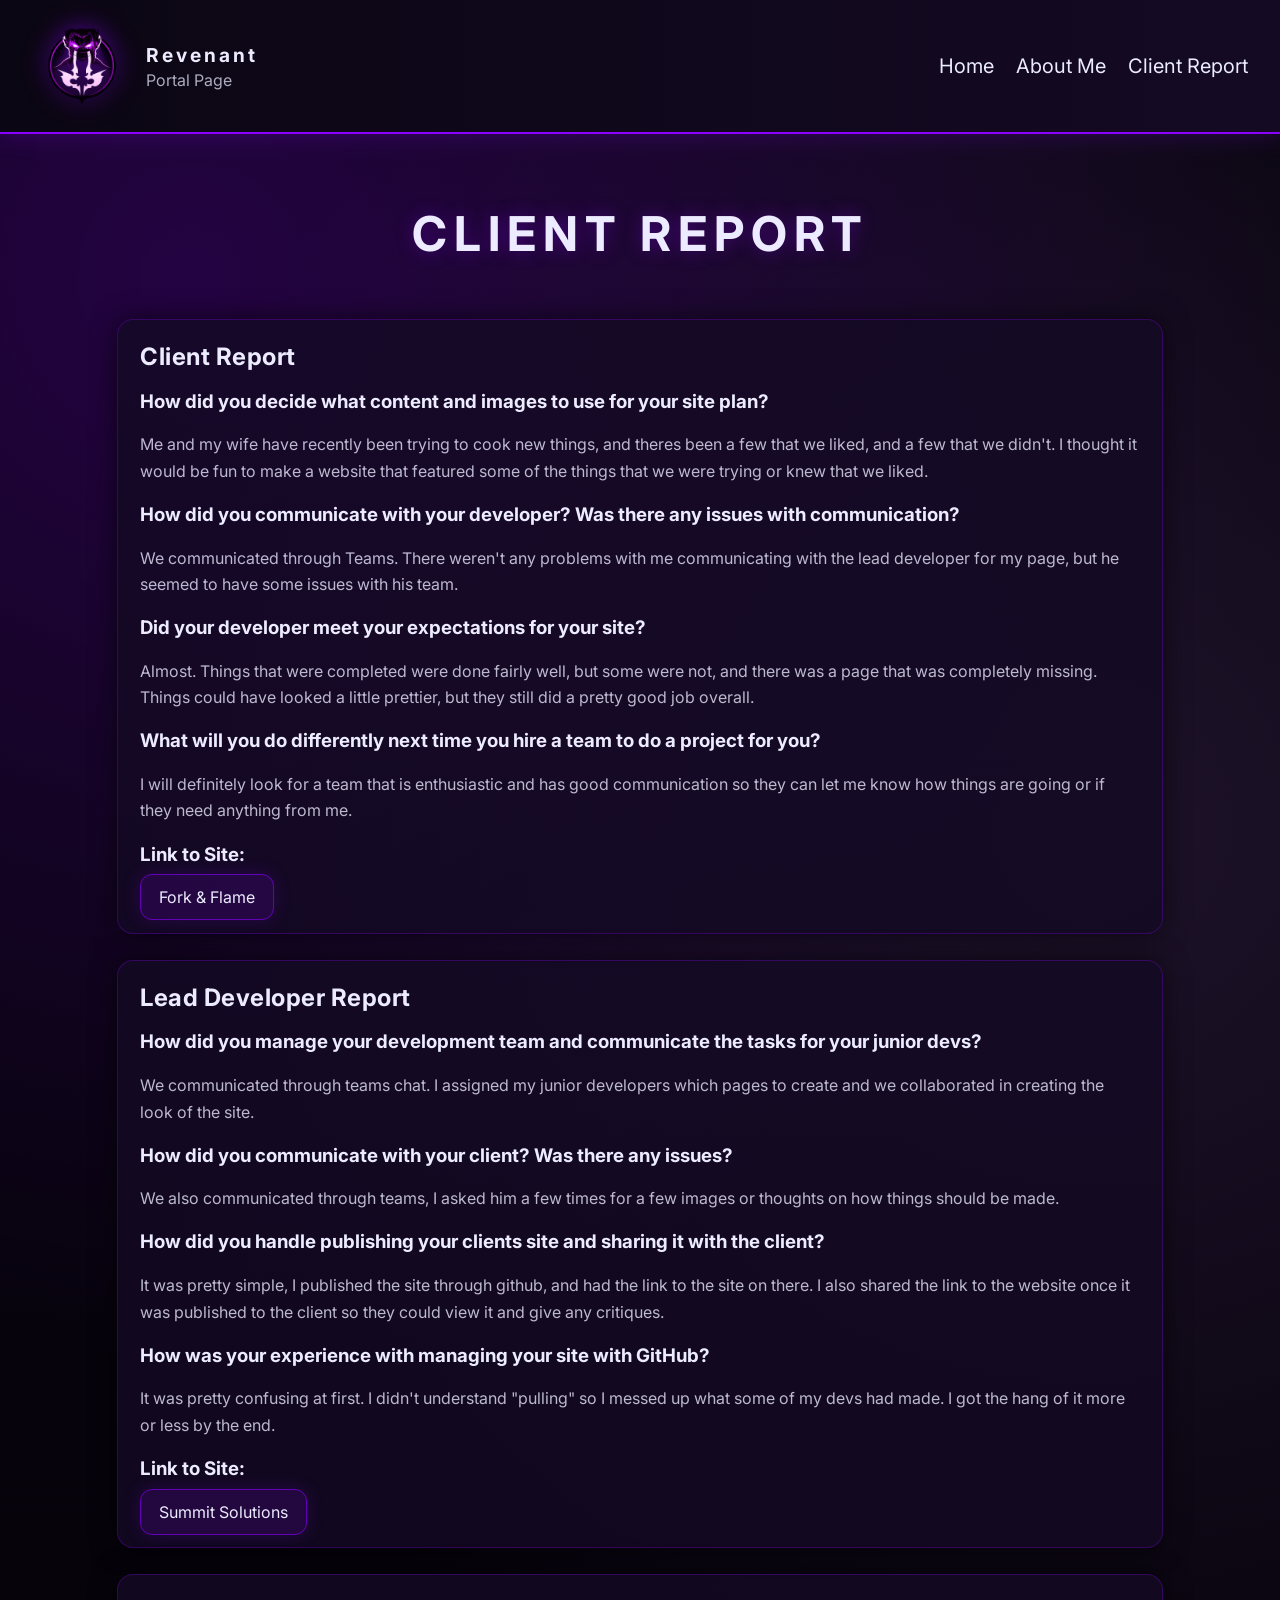
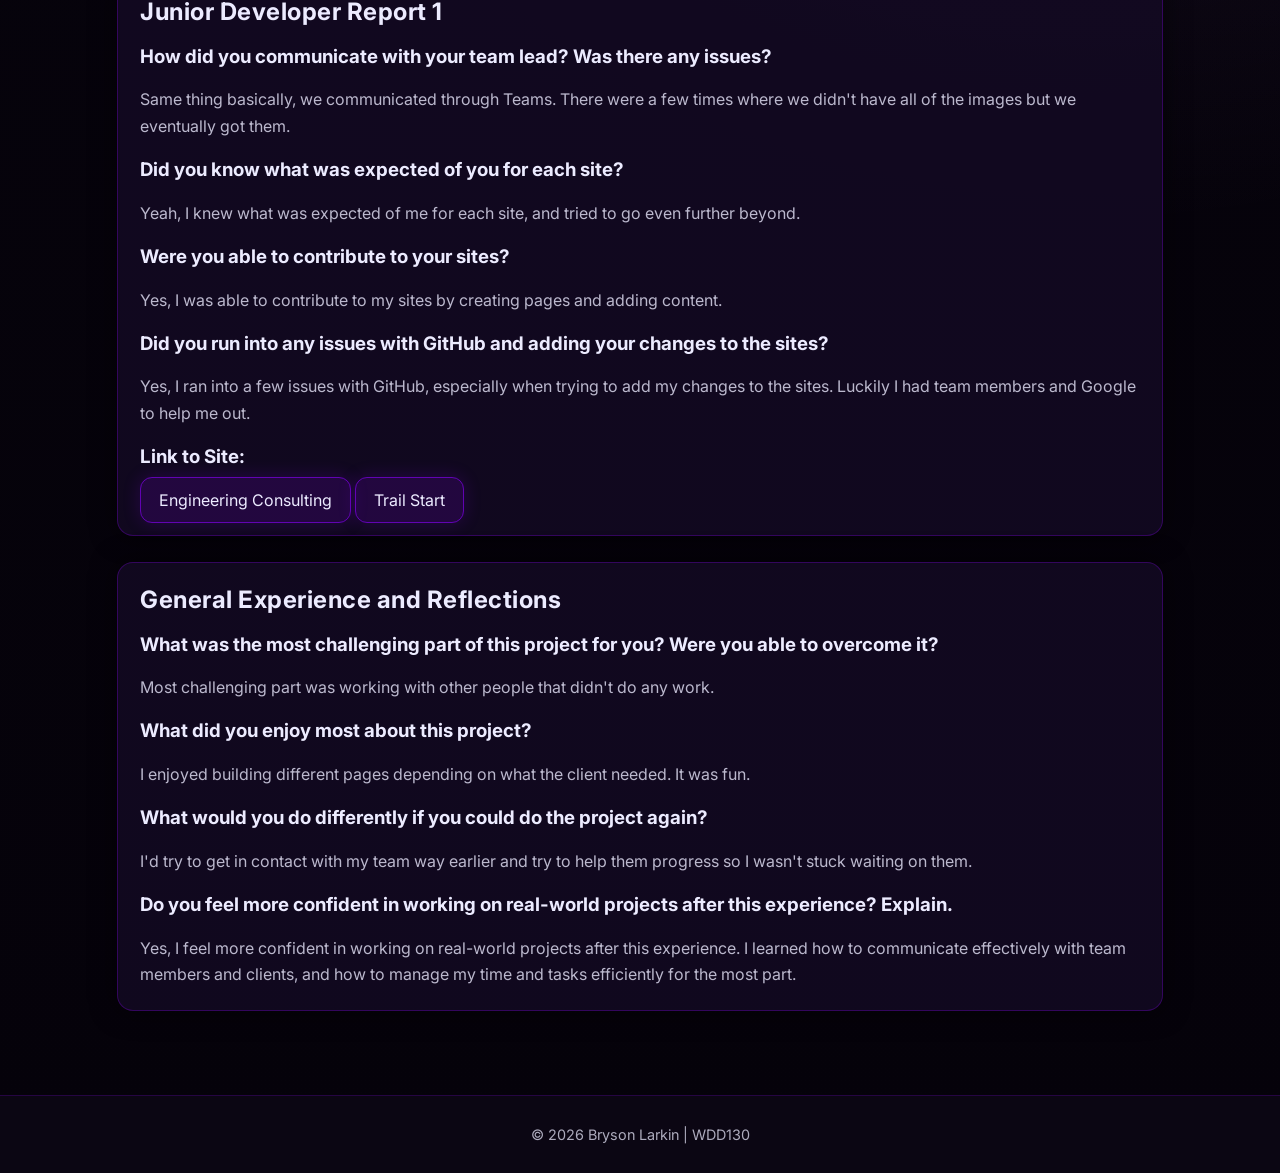
==== client_report.html @ 4a60e62c "Add files via upload" ====
<!DOCTYPE html>
<html lang="en">
<head>
  <meta charset="UTF-8">
  <meta name="viewport" content="width=device-width, initial-scale=1.0">
  <title>Client Report</title>
  <link href="https://fonts.googleapis.com/css2?family=Inter:wght@300;400;600&display=swap" rel="stylesheet">

<link rel="stylesheet" href="styles/styles.css">
</head>

<body>


  <header class="header">
    <div class="brand">
      <img src="images/revenant_logo.png" alt="Logo" class="logo">
      <div class="brand-text">
        <h1>Revenant</h1>
        <p>Portal Page</p>
      </div>
    </div>

    <nav class="nav">
      <a href="index.html">Home</a>
      <a href="aboutme.html">About Me</a>
      <a href="client_report.html">Client Report</a>
    </nav>
  </header>

  <main class="main-content">
    <section class="hero">
      <h1 class="hero-title">Client Report</h1> 
    </section>

    <section class="card">
      <h2>Client Report</h2>

      <h3><strong>How did you decide what content and images to use for your site plan?</strong></h3>
      <p>Me and my wife have recently been trying to cook new things, and theres been a few that we liked, and a few that we didn't. I thought it would be fun to make a website that featured some of the things that we were trying or knew that we liked.</p>

      <h3><strong>How did you communicate with your developer? Was there any issues with communication?</strong></h3>
      <p>We communicated through Teams. There weren't any problems with me communicating with the lead developer for my page, but he seemed to have some issues with his team.</p>

      <h3><strong>Did your developer meet your expectations for your site?</strong></h3>
      <p>Almost. Things that were completed were done fairly well, but some were not, and there was a page that was completely missing. Things could have looked a little prettier, but they still did a pretty good job overall.</p>

      <h3><strong>What will you do differently next time you hire a team to do a project for you?</strong></h3>
      <p>I will definitely look for a team that is enthusiastic and has good communication so they can let me know how things are going or if they need anything from me.</p>

      <h3><strong>Link to Site:</strong></h3>
      <p>
        <a href="https://cordeiro-luis.github.io/wdd130-Larkin/" target="_blank" class="hero-button">Fork & Flame</a>
      </p>
    </section>

    <section class="card">
        <h2>Lead Developer Report</h2>
      <h3><strong>How did you manage your development team and communicate the tasks for your junior devs?</strong></h3>
      <p>We communicated through teams chat. I assigned my junior developers which pages to create and we collaborated in creating the look of the site.</p>

      <h3><strong>How did you communicate with your client? Was there any issues?</strong></h3>
      <p>We also communicated through teams, I asked him a few times for a few images or thoughts on how things should be made.</p>

      <h3><strong>How did you handle publishing your clients site and sharing it with the client?</strong></h3>
      <p>It was pretty simple, I published the site through github, and had the link to the site on there. I also shared the link to the website once it was published to the client so they could view it and give any critiques.</p>

      <h3><strong>How was your experience with managing your site with GitHub?</strong></h3>
      <p>It was pretty confusing at first. I didn't understand "pulling" so I messed up what some of my devs had made. I got the hang of it more or less by the end.</p>
      
      <h3><strong>Link to Site:</strong></h3>
      <p>
        <a href="https://hadtodoittoem.github.io/wdd130-king/" target="_blank" class="hero-button">Summit Solutions</a>
      </p>
    </section>

    <section class="card">
        <h2>Junior Developer Report 1</h2>
      <h3><strong>How did you communicate with your team lead? Was there any issues?</strong></h3>
      <p>Same thing basically, we communicated through Teams. There were a few times where we didn't have all of the images but we eventually got them.</p>

      <h3><strong>Did you know what was expected of you for each site?</strong></h3>
      <p>Yeah, I knew what was expected of me for each site, and tried to go even further beyond.</p>

      <h3><strong>Were you able to contribute to your sites?</strong></h3>
      <p>Yes, I was able to contribute to my sites by creating pages and adding content.</p>

      <h3><strong>Did you run into any issues with GitHub and adding your changes to the sites?</strong></h3>
      <p>Yes, I ran into a few issues with GitHub, especially when trying to add my changes to the sites. Luckily I had team members and Google to help me out.</p>
      
      <h3><strong>Link to Site:</strong></h3>
      <p>
        <a href="https://chuckingking.github.io/WDD130-Thompson/" target="_blank" class="hero-button">Engineering Consulting</a>
        <a href="https://gertyboy.github.io/wdd130-haslam/" target="_blank" class="hero-button">Trail Start</a>
      </p>
    </section>

    <section class="card">
      <h2>General Experience and Reflections</h2>
      <h3><strong>What was the most challenging part of this project for you? Were you able to overcome it?</strong></h3>
      <p>Most challenging part was working with other people that didn't do any work.</p>

      <h3><strong>What did you enjoy most about this project?</strong></h3>
      <p>I enjoyed building different pages depending on what the client needed. It was fun.</p>

      <h3><strong>What would you do differently if you could do the project again?</strong></h3>
      <p>I'd try to get in contact with my team way earlier and try to help them progress so I wasn't stuck waiting on them.</p>

      <h3><strong>Do you feel more confident in working on real-world projects after this experience? Explain.</strong></h3>
      <p>Yes, I feel more confident in working on real-world projects after this experience. I learned how to communicate effectively with team members and clients, and how to manage my time and tasks efficiently for the most part.</p>
    </section>

  </main>


  <footer class="footer">
    <p>&copy; 2026 Bryson Larkin | WDD130</p>
  </footer>

</body>
</html>
---- styles/styles.css ----
body {
  margin: 0;
  font-family: "Inter", sans-serif;
  color: #ecebff;
  background:
    radial-gradient(circle at 15% 10%, #8b00ff38, transparent 40%),
    radial-gradient(circle at 85% 30%, #c77dff1f, transparent 45%),
    linear-gradient(to bottom, #07040d, #05020a);
}


.header {
  display: flex;
  align-items: center;
  justify-content: space-between;
  gap: 25px;
  padding: 16px 32px;
  background: linear-gradient(to right, #0b0613, #140a24);
  border-bottom: 2px solid #8b00ff;
  box-shadow: 0 0 22px #8b00ff40;
}

.brand {
  display: flex;
  align-items: center;
  gap: 14px;
}

.logo {
  width: 100px;
  height: 100px;
  object-fit: contain;
  filter: drop-shadow(0 0 12px #8b00ff8c);
}

.brand-text h1 {
  margin: 0;
  font-size: 1.2rem;
  letter-spacing: 3px;
}

.brand-text p {
  margin: 3px 0 0;
  font-size: 1rem;
  color: #ecebffb8;
}

.nav {
  display: flex;
  gap: 22px;
}

.nav a {
  text-decoration: none;
  color: #ecebff;
  font-size: 1.25rem;
  padding: 5px 0;
  position: relative;
  transition: 0.2s ease;
}

.nav a:hover {
  color: #c77dff;
  text-shadow: 0 0 12px #8b00ff40;
}


.main-content {
  padding: 44px 32px 58px;
}


.hero {
  text-align: center;
  padding: 26px 12px 30px;
  margin: 0 auto 26px;
  max-width: 1000px;
}

.hero-title {
  margin: 0;
  font-size: 3rem;
  letter-spacing: 7px;
  text-transform: uppercase;
  text-shadow: 0 0 18px #8b00ff59;
}

.hero-subtitle {
  margin: 14px 0 22px;
  color: #ecebffc7;
  font-size: 1.05rem;
  line-height: 1.6;
}

.hero-button {
  padding: 12px 18px;
  border-radius: 12px;
  text-decoration: none;
  color: #ecebff;
  background: #8b00ff24;
  border: 1px solid #8b00ff99;
  box-shadow: 0 0 18px #8b00ff2e;
  transition: 0.2s ease;
}

.hero-button:hover {
  transform: translateY(-1px);
  background: #8b00ff38;
  box-shadow: 0 0 26px #8b00ff47;
}


.card {
  max-width: 1000px;
  margin: 0 auto 26px;
  padding: 22px 22px;
  border-radius: 16px;
  background: #140a24d1;
  border: 1px solid #8b00ff47;
  box-shadow: 0 0 26px #00000094;
}

.card h2 {
  margin: 0 0 8px;
  letter-spacing: 0.5px;
}

.card p {
  margin: 0;
  color: #ecebffc7;
  line-height: 1.65;
}


.featured {
  max-width: 1000px;
  margin: 0 auto;
  padding-top: 6px;
}

.featured-header {
  display: flex;
  align-items:baseline;
  justify-content: space-between;
  gap: 18px;
  margin-bottom: 14px;
}

.featured-title {
  margin: 0;
}

.preview-grid {
  display: grid;
  grid-template-columns: repeat(3, 1fr);
  gap: 14px;
}

.preview-card {
  padding: 16px;
  border-radius: 14px;
  background: #140a24ad;
  border: 1px solid #8b00ff38;
  box-shadow: 0 0 22px #00000080;
  transition: 0.2s ease;
}

.preview-card:hover {
  transform: translateY(-2px);
  border-color: #8b00ff73;
  box-shadow: 0 0 26px #8b00ff2e;
}

.preview-card h4 {
  margin: 0 0 8px;
  letter-spacing: 0.3px;
}

.preview-card p {
  margin: 0;
  color: #ecebffc2;
}


.footer {
  padding: 16px;
  text-align: center;
  background: #0b0613;
  border-top: 1px solid #8b00ff33;
  color: #ecebffb8;
  font-size: 0.9rem;
}

/*ICE Links */

.card-link {
  text-decoration: none;
  color: inherit;
  display: block;
}

.card-link:hover .preview-card {
  transform: translateY(-4px);
  cursor: pointer;
}

/* About */

.about_hero {
  display: grid;
  grid-template-columns: 1.4fr 0.6fr;
  gap: 18px;
  align-items: center;
  margin-bottom: 18px;
  padding: 22px;
  border-radius: 18px;
  border: 1px solid #8b00ff47;
  background: #140a24d1;
}

.about_hero-text h2 {
  margin: 0 0 12px;
  font-size: 1.5rem;
}

.about_hero-text p {
  margin: 0;
  font-size: 1.1rem;;
}

.about_hero-photo {
  display: grid;
  place-items: center;
}

.about_hero-photo img {
  width: 225px;
  height: 225px;
  border-radius: 18px;
  object-fit: cover;
  border: 4px solid #8b00ff47;
}

.about_bio {
  margin: 0 auto 26px;
  padding: 22px;
  border-radius: 18px;
  background: #140a24d1;
  border: 1px solid #8b00ff47;
}

.about_grid {
  display: grid;
  grid-template-columns: repeat(2, 1fr);
  gap: 18px;
}

.about_grid .card {
  margin: 0;
}

.about_list {
  margin: 0;
  padding-left: 20px;
}
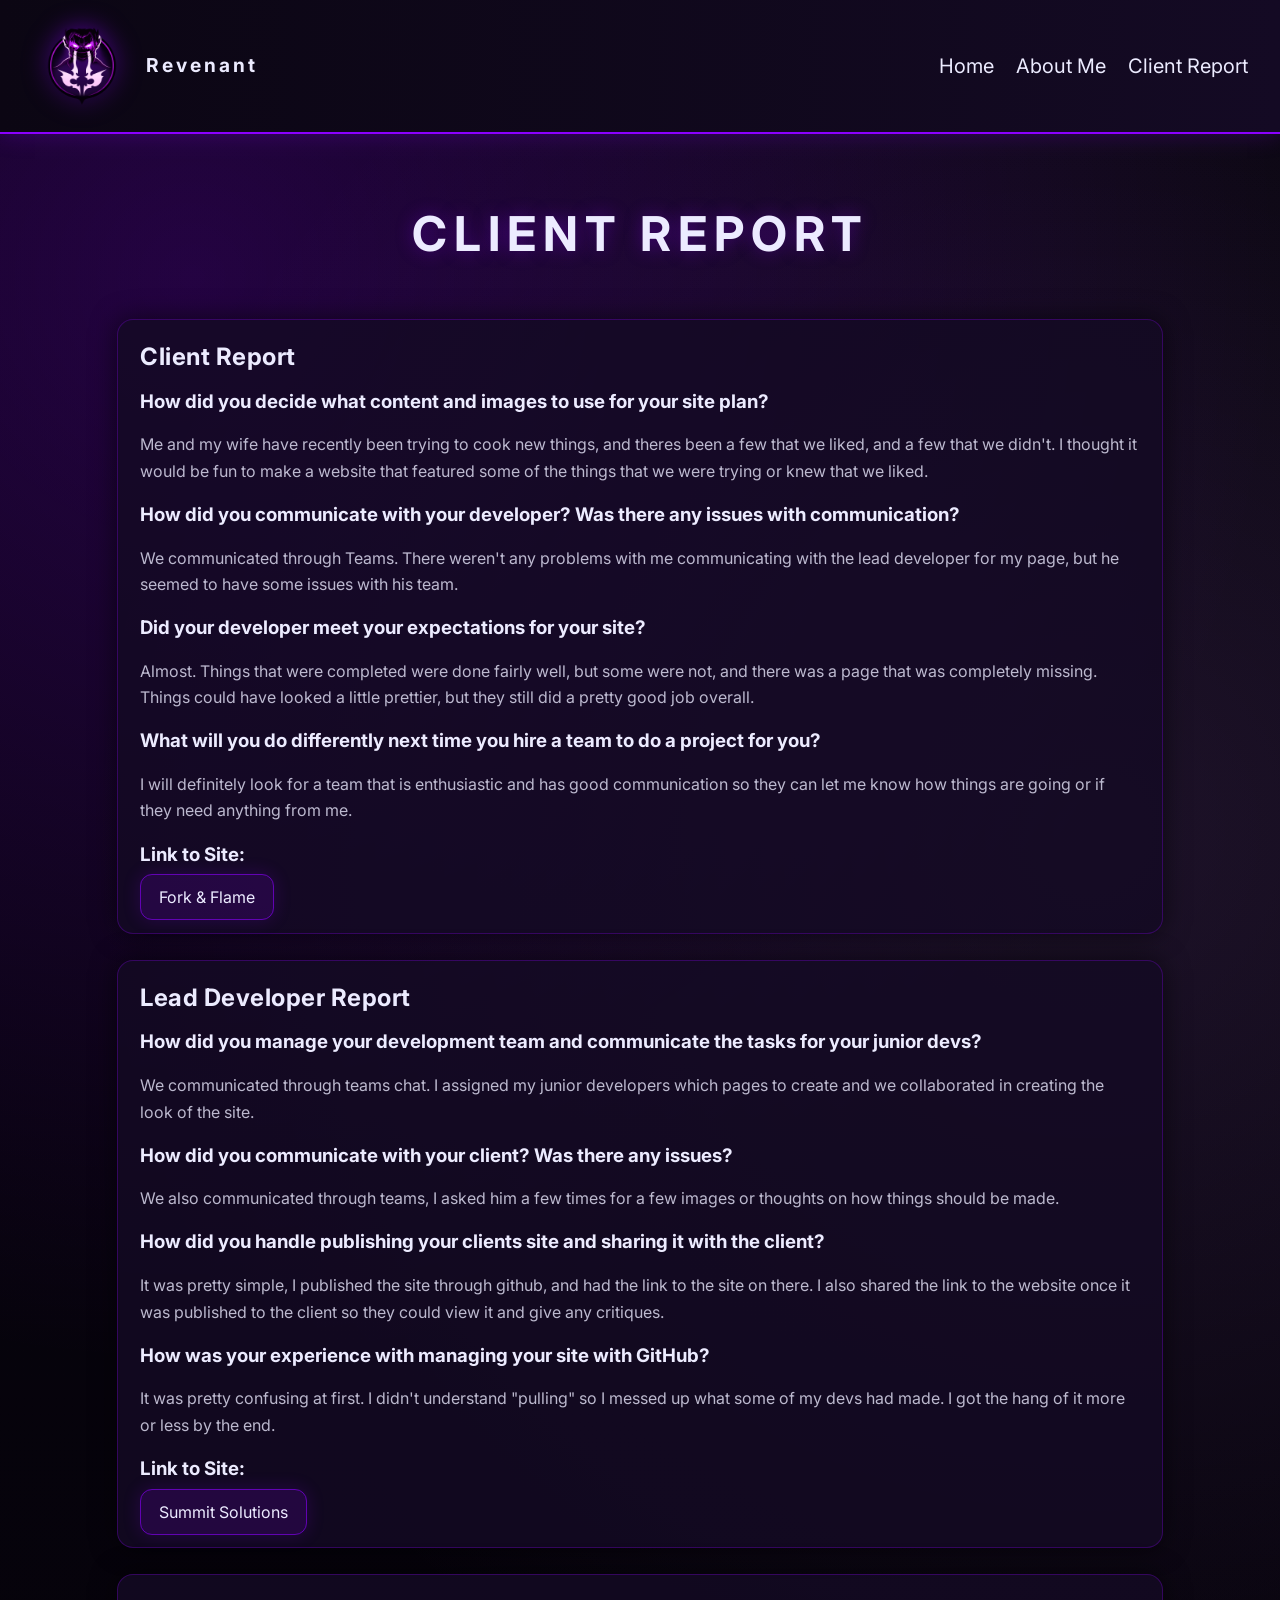
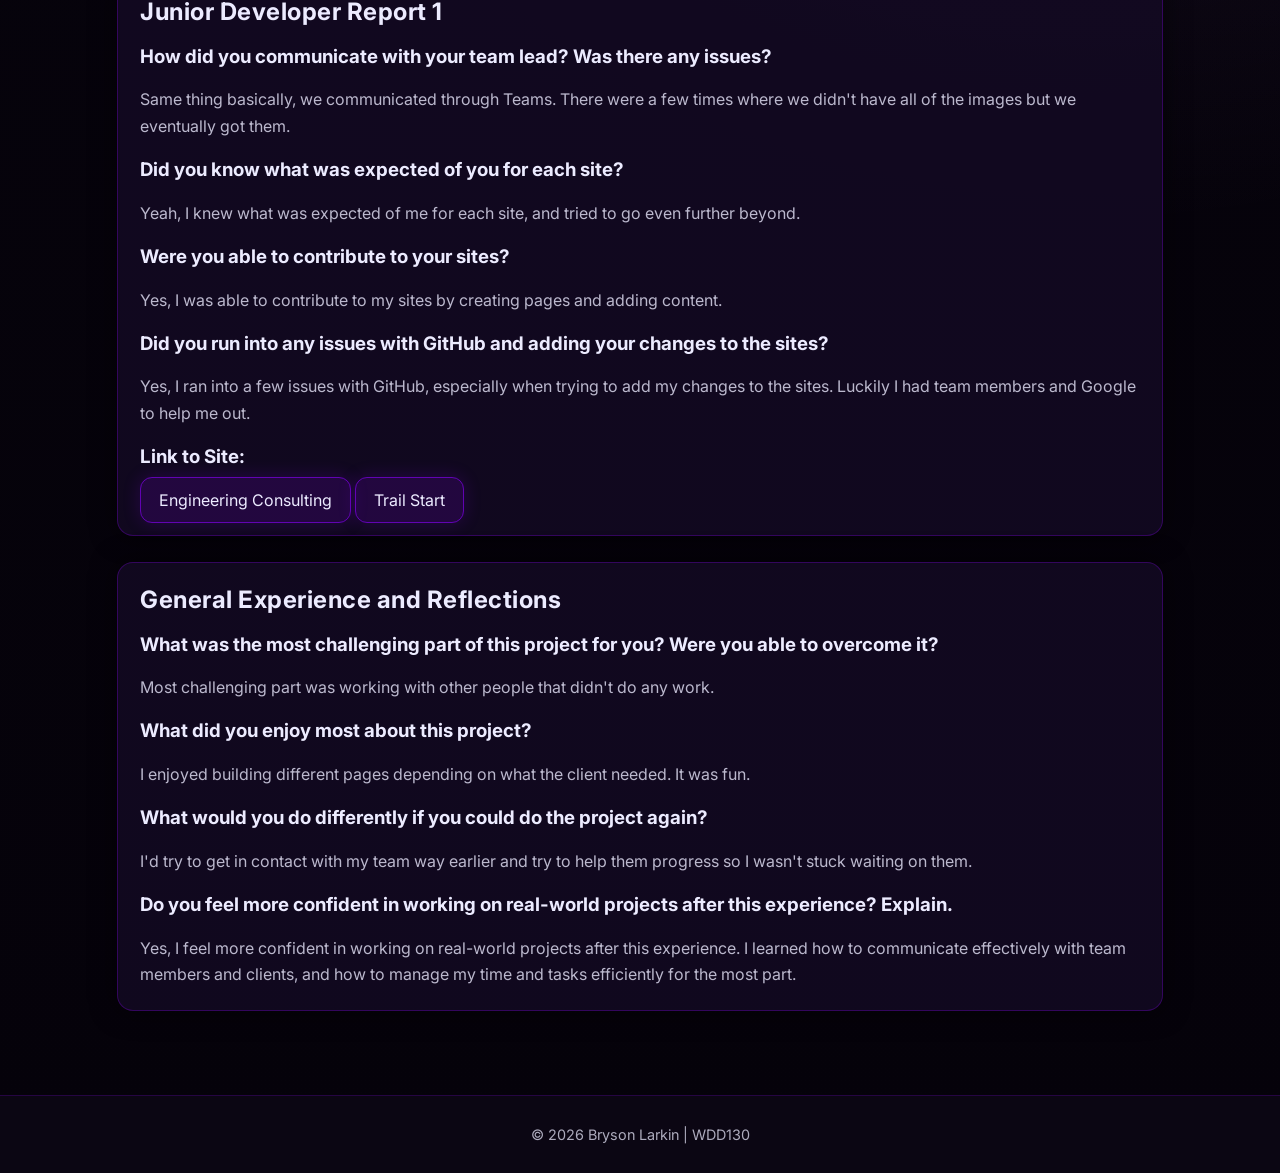
==== commit 9d3fc619: "Fix HTML formatting issues in client_report.html" ====
--- a/client_report.html
+++ b/client_report.html
@@ -17,7 +17,7 @@
       <img src="images/revenant_logo.png" alt="Logo" class="logo">
       <div class="brand-text">
         <h1>Revenant</h1>
-        <p>Portal Page</p>
+        <p></p>
       </div>
     </div>
 
@@ -118,4 +118,4 @@
   </footer>
 
 </body>
-</html>+</html>
